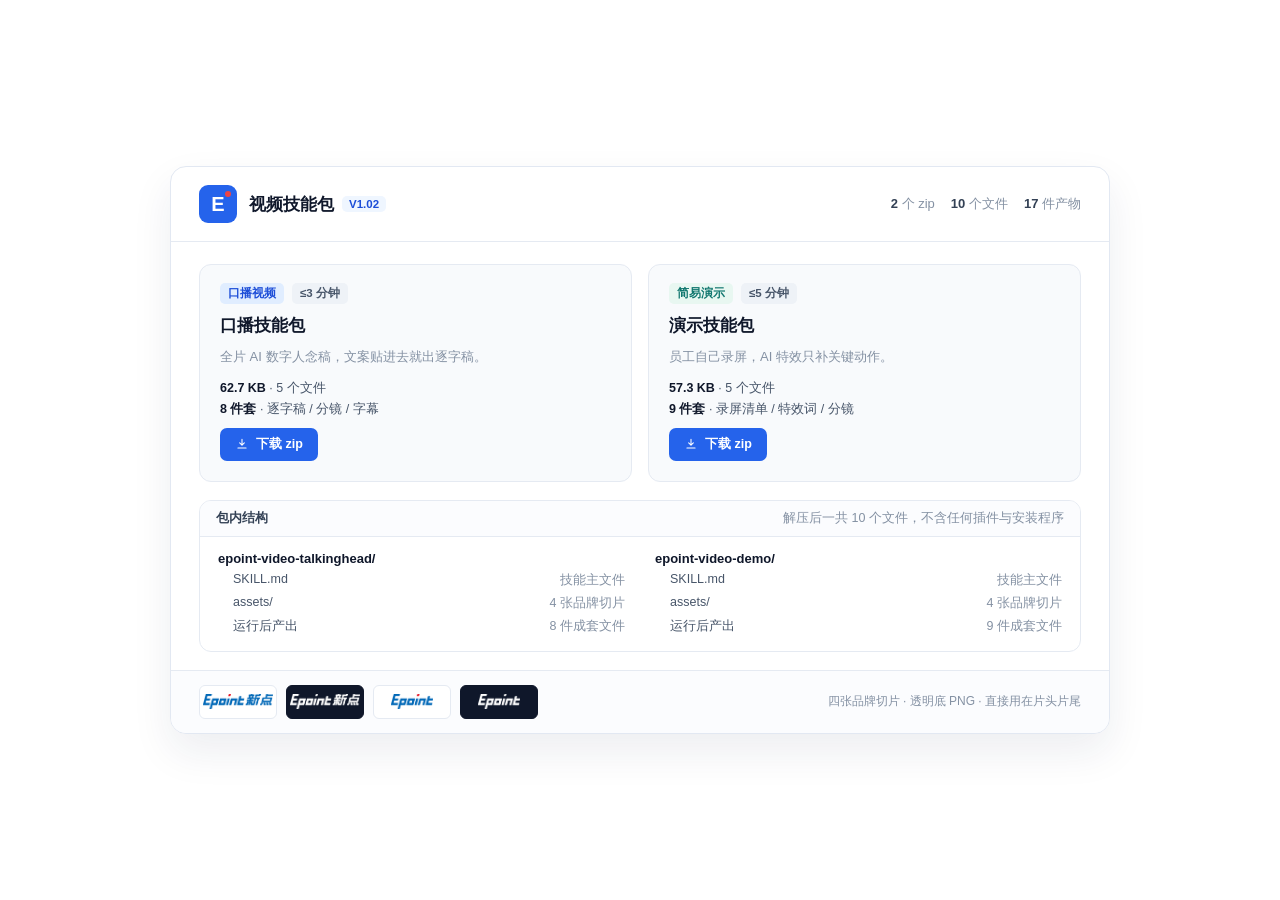
==== skill-preview.html @ bf0d7f89 "Add files via upload" ====
<!doctype html>
<html lang="zh-CN">
  <head>
    <meta charset="utf-8">
    <meta name="viewport" content="width=device-width, initial-scale=1">
    <title>视频技能包内容预览</title>
    <style>
      :root {
        --ink: #0f172a;
        --body: #475569;
        --muted: #8491a3;
        --line: #e5eaf2;
        --soft: #f8fafc;
        --blue: #2563eb;
      }

      * {
        box-sizing: border-box;
      }

      html,
      body {
        height: 100%;
        margin: 0;
        overflow: hidden;
      }

      body {
        background: transparent;
        display: grid;
        font-family: -apple-system, BlinkMacSystemFont, "Segoe UI", Roboto, "Microsoft YaHei", sans-serif;
        min-height: 680px;
        min-width: 980px;
        place-items: center;
      }

      .pack-card {
        background: #ffffff;
        border: 1px solid #e2e8f2;
        border-radius: 16px;
        box-shadow: 0 18px 40px rgba(24, 39, 75, 0.08);
        overflow: hidden;
        width: 940px;
      }

      .pack-head {
        align-items: center;
        border-bottom: 1px solid var(--line);
        display: flex;
        justify-content: space-between;
        padding: 18px 28px;
      }

      .pack-brand {
        align-items: center;
        display: flex;
        gap: 12px;
      }

      .pack-mark {
        align-items: center;
        background: var(--blue);
        border-radius: 9px;
        color: #ffffff;
        display: grid;
        font-size: 20px;
        font-weight: 900;
        height: 38px;
        place-items: center;
        position: relative;
        width: 38px;
      }

      .pack-mark i {
        background: #ef4444;
        border-radius: 50%;
        height: 6px;
        position: absolute;
        right: 6px;
        top: 6px;
        width: 6px;
      }

      .pack-name {
        color: var(--ink);
        font-size: 17px;
        font-weight: 800;
      }

      .pack-ver {
        background: #eff6ff;
        border-radius: 5px;
        color: #1d4ed8;
        font-size: 11.5px;
        font-style: normal;
        font-weight: 700;
        margin-left: 8px;
        padding: 2px 7px;
        vertical-align: 2px;
      }

      .pack-meta {
        color: var(--muted);
        display: flex;
        font-size: 13px;
        gap: 16px;
      }

      .pack-meta b {
        color: #334155;
        font-weight: 700;
      }

      .pack-pair {
        display: grid;
        gap: 16px;
        grid-template-columns: repeat(2, minmax(0, 1fr));
        padding: 22px 28px 0;
      }

      .pack-item {
        background: var(--soft);
        border: 1px solid var(--line);
        border-radius: 12px;
        display: flex;
        flex-direction: column;
        gap: 10px;
        padding: 18px 20px 20px;
      }

      .pack-item-top {
        align-items: center;
        display: flex;
        gap: 8px;
      }

      .pack-badge {
        background: #eef2f7;
        border-radius: 5px;
        color: #475569;
        font-size: 11.5px;
        font-weight: 700;
        padding: 3px 8px;
      }

      .is-th {
        background: #e0edff;
        color: #1d4ed8;
      }

      .is-demo {
        background: #e8f7f1;
        color: #0f766e;
      }

      .pack-item h4 {
        color: var(--ink);
        font-size: 17px;
        font-weight: 800;
        margin: 0;
      }

      .pack-item p {
        color: var(--muted);
        font-size: 13px;
        line-height: 1.6;
        margin: 0;
      }

      .pack-facts {
        display: grid;
        gap: 4px;
        list-style: none;
        margin: 2px 0 0;
        padding: 0;
      }

      .pack-facts li {
        color: var(--body);
        font-size: 12.5px;
      }

      .pack-facts b {
        color: var(--ink);
        font-weight: 700;
      }

      .pack-dl {
        align-items: center;
        align-self: flex-start;
        background: var(--blue);
        border-radius: 7px;
        color: #ffffff;
        display: inline-flex;
        font-size: 12.5px;
        font-weight: 700;
        gap: 7px;
        margin-top: auto;
        padding: 8px 15px;
        text-decoration: none;
      }

      .pack-dl svg {
        fill: none;
        height: 14px;
        stroke: currentColor;
        stroke-linecap: round;
        stroke-linejoin: round;
        stroke-width: 1.8;
        width: 14px;
      }

      .pack-struct {
        border: 1px solid var(--line);
        border-radius: 12px;
        margin: 18px 28px 0;
        overflow: hidden;
      }

      .pack-struct-head {
        align-items: center;
        background: #fbfcfe;
        border-bottom: 1px solid var(--line);
        color: #334155;
        display: flex;
        font-size: 12.5px;
        font-weight: 700;
        justify-content: space-between;
        padding: 9px 16px;
      }

      .pack-struct-head span {
        color: var(--muted);
        font-weight: 400;
      }

      .pack-tree {
        display: grid;
        gap: 6px 30px;
        grid-template-columns: repeat(2, minmax(0, 1fr));
        padding: 14px 18px 16px;
      }

      .tree-dir {
        color: var(--ink);
        font-size: 13px;
        font-weight: 700;
      }

      .tree-file {
        color: var(--muted);
        display: flex;
        font-size: 12.5px;
        justify-content: space-between;
        padding-left: 15px;
      }

      .tree-file b {
        color: var(--body);
        font-weight: 500;
      }

      .pack-foot {
        align-items: center;
        background: #fbfcfe;
        border-top: 1px solid var(--line);
        display: flex;
        justify-content: space-between;
        margin-top: 18px;
        padding: 14px 28px;
      }

      .pack-logos {
        align-items: center;
        display: flex;
        gap: 9px;
      }

      .pack-logos span {
        align-items: center;
        background: #ffffff;
        border: 1px solid var(--line);
        border-radius: 6px;
        display: flex;
        height: 34px;
        justify-content: center;
        width: 78px;
      }

      .pack-logos span.is-dark {
        background: #0f172a;
        border-color: #0f172a;
      }

      .pack-logos img {
        display: block;
        height: 15px;
        width: auto;
      }

      .pack-foot small {
        color: var(--muted);
        font-size: 12px;
      }
    </style>
  </head>
  <body>
    <div class="pack-card">
      <div class="pack-head">
        <div class="pack-brand">
          <span class="pack-mark">E<i></i></span>
          <div>
            <span class="pack-name">视频技能包</span><em class="pack-ver">V1.02</em>
          </div>
        </div>
        <div class="pack-meta">
          <span><b>2</b> 个 zip</span>
          <span><b>10</b> 个文件</span>
          <span><b>17</b> 件产物</span>
        </div>
      </div>

      <div class="pack-pair">
        <article class="pack-item">
          <div class="pack-item-top">
            <span class="pack-badge is-th">口播视频</span>
            <span class="pack-badge">≤3 分钟</span>
          </div>
          <h4>口播技能包</h4>
          <p>全片 AI 数字人念稿，文案贴进去就出逐字稿。</p>
          <ul class="pack-facts">
            <li><b>62.7 KB</b> · 5 个文件</li>
            <li><b>8 件套</b> · 逐字稿 / 分镜 / 字幕</li>
          </ul>
          <a class="pack-dl" href="downloads/epoint-video-talkinghead-v1.02.zip" download>
            <svg viewBox="0 0 24 24" aria-hidden="true"><path d="M12 4v10m0 0 4-4m-4 4-4-4M5 19h14"></path></svg>
            <span>下载 zip</span>
          </a>
        </article>

        <article class="pack-item">
          <div class="pack-item-top">
            <span class="pack-badge is-demo">简易演示</span>
            <span class="pack-badge">≤5 分钟</span>
          </div>
          <h4>演示技能包</h4>
          <p>员工自己录屏，AI 特效只补关键动作。</p>
          <ul class="pack-facts">
            <li><b>57.3 KB</b> · 5 个文件</li>
            <li><b>9 件套</b> · 录屏清单 / 特效词 / 分镜</li>
          </ul>
          <a class="pack-dl" href="downloads/epoint-video-demo-v1.02.zip" download>
            <svg viewBox="0 0 24 24" aria-hidden="true"><path d="M12 4v10m0 0 4-4m-4 4-4-4M5 19h14"></path></svg>
            <span>下载 zip</span>
          </a>
        </article>
      </div>

      <div class="pack-struct">
        <div class="pack-struct-head">包内结构 <span>解压后一共 10 个文件，不含任何插件与安装程序</span></div>
        <div class="pack-tree">
          <div class="tree-dir">epoint-video-talkinghead/</div>
          <div class="tree-dir">epoint-video-demo/</div>
          <div class="tree-file"><b>SKILL.md</b><span>技能主文件</span></div>
          <div class="tree-file"><b>SKILL.md</b><span>技能主文件</span></div>
          <div class="tree-file"><b>assets/</b><span>4 张品牌切片</span></div>
          <div class="tree-file"><b>assets/</b><span>4 张品牌切片</span></div>
          <div class="tree-file"><b>运行后产出</b><span>8 件成套文件</span></div>
          <div class="tree-file"><b>运行后产出</b><span>9 件成套文件</span></div>
        </div>
      </div>

      <div class="pack-foot">
        <div class="pack-logos">
          <span><img src="assets/epoint-logo-full.png" alt="新点软件完整标"></span>
          <span class="is-dark"><img src="assets/epoint-logo-full-white.png" alt="新点软件完整标反白"></span>
          <span><img src="assets/epoint-logo-en.png" alt="新点软件英文标"></span>
          <span class="is-dark"><img src="assets/epoint-logo-en-white.png" alt="新点软件英文标反白"></span>
        </div>
        <small>四张品牌切片 · 透明底 PNG · 直接用在片头片尾</small>
      </div>
    </div>
  </body>
</html>
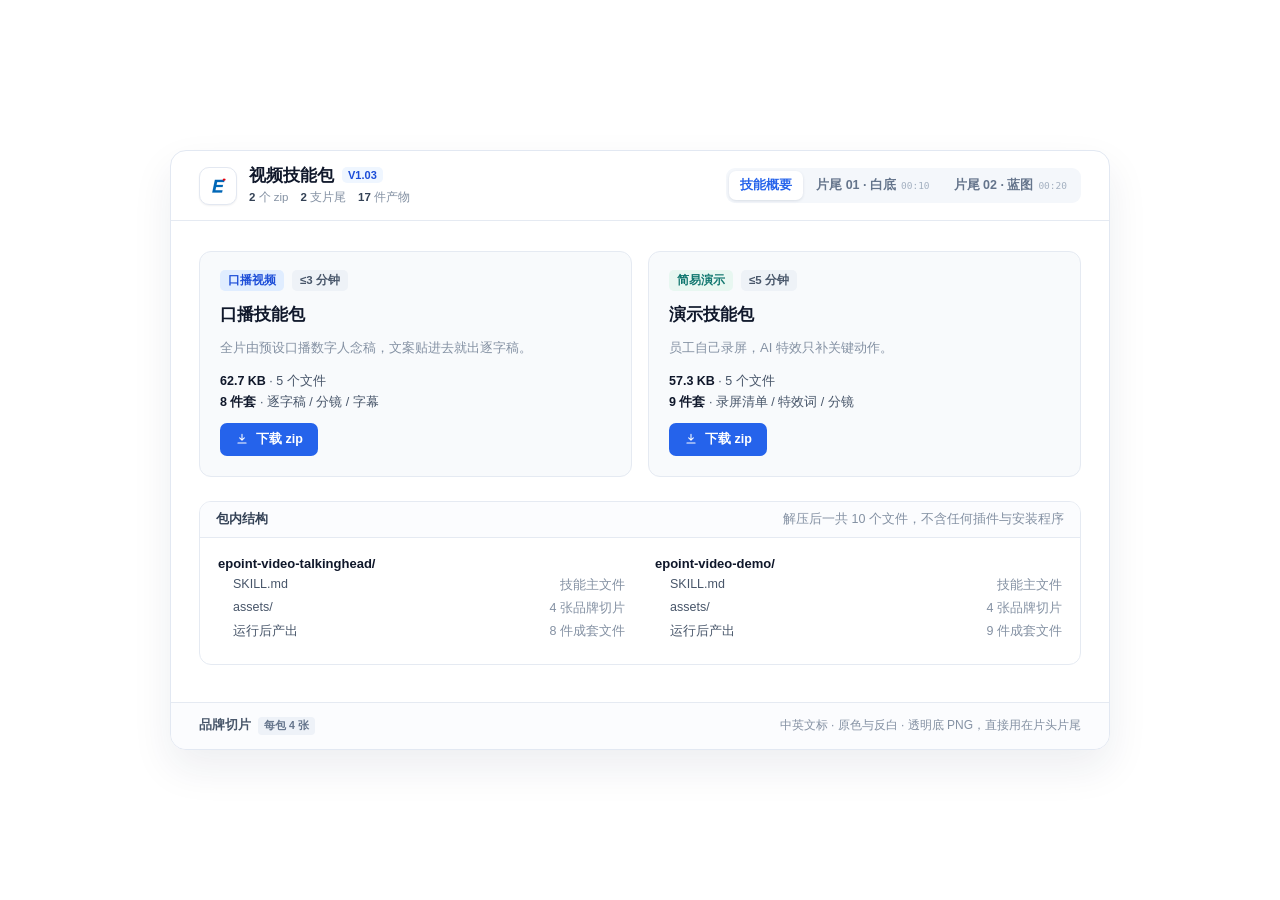
==== commit a45ae6f4: "V1.03：概要卡加两支片尾素材、扁平播放器、锚点间距修复、术语统一为预设口播数字人" ====
--- a/skill-preview.html
+++ b/skill-preview.html
@@ -12,6 +12,7 @@
         --line: #e5eaf2;
         --soft: #f8fafc;
         --blue: #2563eb;
+        --mono: ui-monospace, SFMono-Regular, Menlo, Consolas, monospace;
       }
 
       * {
@@ -43,79 +44,151 @@
         width: 940px;
       }
 
+      /* ---------- 卡头 ---------- */
       .pack-head {
         align-items: center;
         border-bottom: 1px solid var(--line);
         display: flex;
+        gap: 16px;
         justify-content: space-between;
-        padding: 18px 28px;
+        padding: 14px 28px;
       }
 
       .pack-brand {
         align-items: center;
         display: flex;
         gap: 12px;
+        min-width: 0;
       }
 
       .pack-mark {
         align-items: center;
-        background: var(--blue);
-        border-radius: 9px;
-        color: #ffffff;
+        background: #ffffff;
+        border: 1px solid #e3e8f1;
+        border-radius: 10px;
+        box-shadow: 0 1px 2px rgba(16, 24, 40, 0.06);
         display: grid;
-        font-size: 20px;
-        font-weight: 900;
+        flex: 0 0 auto;
         height: 38px;
         place-items: center;
-        position: relative;
         width: 38px;
       }
 
-      .pack-mark i {
-        background: #ef4444;
-        border-radius: 50%;
-        height: 6px;
-        position: absolute;
-        right: 6px;
-        top: 6px;
-        width: 6px;
+      .pack-mark img {
+        display: block;
+        height: 24px;
+        width: 24px;
       }
 
       .pack-name {
         color: var(--ink);
+        display: block;
         font-size: 17px;
         font-weight: 800;
+        line-height: 1.25;
       }
 
       .pack-ver {
         background: #eff6ff;
         border-radius: 5px;
         color: #1d4ed8;
-        font-size: 11.5px;
+        font-size: 11px;
         font-style: normal;
         font-weight: 700;
         margin-left: 8px;
-        padding: 2px 7px;
+        padding: 2px 6px;
         vertical-align: 2px;
       }
 
       .pack-meta {
         color: var(--muted);
         display: flex;
-        font-size: 13px;
-        gap: 16px;
+        font-size: 11.5px;
+        gap: 12px;
+        line-height: 1.45;
+        margin-top: 3px;
       }
 
       .pack-meta b {
         color: #334155;
         font-weight: 700;
+      }
+
+      /* ---------- 切换标签 ---------- */
+      .tabs {
+        background: #f4f7fb;
+        border-radius: 9px;
+        display: flex;
+        flex: 0 0 auto;
+        gap: 2px;
+        padding: 3px;
+      }
+
+      .tab {
+        align-items: baseline;
+        background: transparent;
+        border: 0;
+        border-radius: 7px;
+        color: #64748b;
+        cursor: pointer;
+        display: flex;
+        font-family: inherit;
+        font-size: 12.5px;
+        font-weight: 700;
+        gap: 5px;
+        padding: 6px 11px;
+        transition: background 0.18s ease, color 0.18s ease, box-shadow 0.18s ease;
+        white-space: nowrap;
+      }
+
+      .tab em {
+        color: #a3b0c0;
+        font-family: var(--mono);
+        font-size: 9.5px;
+        font-style: normal;
+        font-weight: 500;
+      }
+
+      .tab:hover {
+        color: #334155;
+      }
+
+      .tab.is-active {
+        background: #ffffff;
+        box-shadow: 0 1px 3px rgba(24, 39, 75, 0.12);
+        color: var(--blue);
+      }
+
+      .tab.is-active em {
+        color: #7ba3ea;
+      }
+
+      /* ---------- 面板堆叠（高度取最高一屏，切换不跳动） ---------- */
+      .panels {
+        display: grid;
+      }
+
+      .panel {
+        grid-area: 1 / 1;
+        min-width: 0;
+      }
+
+      .panel:not(.is-active) {
+        pointer-events: none;
+        visibility: hidden;
+      }
+
+      /* 包内容这一屏：底部品牌条压到卡片下沿，避免下方留白 */
+      .panel-pack {
+        display: flex;
+        flex-direction: column;
       }
 
       .pack-pair {
         display: grid;
         gap: 16px;
         grid-template-columns: repeat(2, minmax(0, 1fr));
-        padding: 22px 28px 0;
+        padding: 30px 28px 0;
       }
 
       .pack-item {
@@ -124,7 +197,7 @@
         border-radius: 12px;
         display: flex;
         flex-direction: column;
-        gap: 10px;
+        gap: 12px;
         padding: 18px 20px 20px;
       }
 
@@ -198,6 +271,10 @@
         margin-top: auto;
         padding: 8px 15px;
         text-decoration: none;
+      }
+
+      .pack-dl:hover {
+        background: #1d4ed8;
       }
 
       .pack-dl svg {
@@ -213,7 +290,7 @@
       .pack-struct {
         border: 1px solid var(--line);
         border-radius: 12px;
-        margin: 18px 28px 0;
+        margin: 24px 28px 0;
         overflow: hidden;
       }
 
@@ -238,7 +315,7 @@
         display: grid;
         gap: 6px 30px;
         grid-template-columns: repeat(2, minmax(0, 1fr));
-        padding: 14px 18px 16px;
+        padding: 18px 18px 24px;
       }
 
       .tree-dir {
@@ -266,41 +343,152 @@
         border-top: 1px solid var(--line);
         display: flex;
         justify-content: space-between;
-        margin-top: 18px;
+        margin-top: auto;
         padding: 14px 28px;
       }
 
-      .pack-logos {
-        align-items: center;
-        display: flex;
-        gap: 9px;
-      }
-
-      .pack-logos span {
-        align-items: center;
-        background: #ffffff;
-        border: 1px solid var(--line);
-        border-radius: 6px;
-        display: flex;
-        height: 34px;
-        justify-content: center;
-        width: 78px;
-      }
-
-      .pack-logos span.is-dark {
-        background: #0f172a;
-        border-color: #0f172a;
-      }
-
-      .pack-logos img {
-        display: block;
-        height: 15px;
-        width: auto;
+      .pack-foot-key {
+        align-items: center;
+        color: var(--body);
+        display: inline-flex;
+        flex: 0 0 auto;
+        font-size: 12.5px;
+        font-weight: 700;
+        gap: 7px;
+      }
+
+      .pack-foot-key i {
+        background: #eef2f8;
+        border-radius: 4px;
+        color: #64748b;
+        font-size: 10.5px;
+        font-style: normal;
+        font-weight: 600;
+        padding: 2px 6px;
       }
 
       .pack-foot small {
         color: var(--muted);
         font-size: 12px;
+      }
+
+      /* ---------- 片尾播放 ---------- */
+      .panel-video {
+        display: grid;
+        padding: 0;
+      }
+
+      /* 扁平播放器：无边框、无阴影、无圆角，画面直接与卡片融合 */
+      .reel {
+        background: #f4f6fa;
+        height: 100%;
+        overflow: hidden;
+        position: relative;
+        width: 100%;
+      }
+
+      .reel video {
+        display: block;
+        height: 100%;
+        object-fit: cover;
+        width: 100%;
+      }
+
+      .reel-toggle {
+        background: rgba(15, 23, 42, 0.55);
+        border: 0;
+        border-radius: 50%;
+        cursor: pointer;
+        display: none;
+        height: 62px;
+        left: 50%;
+        margin: -31px 0 0 -31px;
+        place-items: center;
+        position: absolute;
+        top: 50%;
+        width: 62px;
+      }
+
+      .reel.is-paused .reel-toggle {
+        display: grid;
+      }
+
+      .reel-toggle svg {
+        fill: #ffffff;
+        height: 19px;
+        margin-left: 3px;
+        width: 19px;
+      }
+
+      .reel-bar {
+        align-items: center;
+        bottom: 12px;
+        display: flex;
+        gap: 10px;
+        justify-content: space-between;
+        left: 12px;
+        pointer-events: none;
+        position: absolute;
+        right: 12px;
+      }
+
+      .reel-tag,
+      .reel-dl,
+      .reel-sound {
+        -webkit-backdrop-filter: blur(6px);
+        backdrop-filter: blur(6px);
+        background: rgba(15, 23, 42, 0.55);
+        border: 1px solid rgba(255, 255, 255, 0.16);
+        border-radius: 18px;
+        color: #ffffff;
+        font-size: 11px;
+        padding: 5px 12px;
+        pointer-events: auto;
+      }
+
+      .reel-tag b {
+        font-weight: 700;
+      }
+
+      .reel-tag span {
+        color: rgba(255, 255, 255, 0.72);
+        margin-left: 6px;
+      }
+
+      .reel-dl {
+        align-items: center;
+        display: inline-flex;
+        flex: 0 0 auto;
+        font-weight: 600;
+        gap: 5px;
+        margin-left: auto;
+        text-decoration: none;
+      }
+
+      .reel-dl:hover,
+      .reel-sound:hover {
+        background: rgba(15, 23, 42, 0.8);
+      }
+
+      .reel-dl svg {
+        fill: none;
+        height: 12px;
+        stroke: currentColor;
+        stroke-linecap: round;
+        stroke-linejoin: round;
+        stroke-width: 2;
+        width: 12px;
+      }
+
+      .reel-sound {
+        cursor: pointer;
+        display: none;
+        font-family: inherit;
+        font-weight: 600;
+      }
+
+      .reel.is-muted .reel-sound {
+        display: inline-flex;
       }
     </style>
   </head>
@@ -308,77 +496,245 @@
     <div class="pack-card">
       <div class="pack-head">
         <div class="pack-brand">
-          <span class="pack-mark">E<i></i></span>
+          <span class="pack-mark"><img src="assets/icon48.png" alt=""></span>
           <div>
-            <span class="pack-name">视频技能包</span><em class="pack-ver">V1.02</em>
+            <span class="pack-name">视频技能包<em class="pack-ver">V1.03</em></span>
+            <div class="pack-meta">
+              <span><b>2</b> 个 zip</span>
+              <span><b>2</b> 支片尾</span>
+              <span><b>17</b> 件产物</span>
+            </div>
           </div>
         </div>
-        <div class="pack-meta">
-          <span><b>2</b> 个 zip</span>
-          <span><b>10</b> 个文件</span>
-          <span><b>17</b> 件产物</span>
+
+        <div class="tabs" role="tablist" aria-label="预览切换">
+          <button class="tab is-active" type="button" role="tab" aria-selected="true" data-tab="pack">技能概要</button>
+          <button class="tab" type="button" role="tab" aria-selected="false" data-tab="a">片尾 01 · 白底<em>00:10</em></button>
+          <button class="tab" type="button" role="tab" aria-selected="false" data-tab="b">片尾 02 · 蓝图<em>00:20</em></button>
         </div>
       </div>
 
-      <div class="pack-pair">
-        <article class="pack-item">
-          <div class="pack-item-top">
-            <span class="pack-badge is-th">口播视频</span>
-            <span class="pack-badge">≤3 分钟</span>
+      <div class="panels">
+        <!-- ① 包内容 -->
+        <div class="panel panel-pack is-active" data-panel="pack">
+          <div class="pack-pair">
+            <article class="pack-item">
+              <div class="pack-item-top">
+                <span class="pack-badge is-th">口播视频</span>
+                <span class="pack-badge">≤3 分钟</span>
+              </div>
+              <h4>口播技能包</h4>
+              <p>全片由预设口播数字人念稿，文案贴进去就出逐字稿。</p>
+              <ul class="pack-facts">
+                <li><b>62.7 KB</b> · 5 个文件</li>
+                <li><b>8 件套</b> · 逐字稿 / 分镜 / 字幕</li>
+              </ul>
+              <a class="pack-dl" href="downloads/epoint-video-talkinghead-v1.03.zip" download>
+                <svg viewBox="0 0 24 24" aria-hidden="true"><path d="M12 4v10m0 0 4-4m-4 4-4-4M5 19h14"></path></svg>
+                <span>下载 zip</span>
+              </a>
+            </article>
+
+            <article class="pack-item">
+              <div class="pack-item-top">
+                <span class="pack-badge is-demo">简易演示</span>
+                <span class="pack-badge">≤5 分钟</span>
+              </div>
+              <h4>演示技能包</h4>
+              <p>员工自己录屏，AI 特效只补关键动作。</p>
+              <ul class="pack-facts">
+                <li><b>57.3 KB</b> · 5 个文件</li>
+                <li><b>9 件套</b> · 录屏清单 / 特效词 / 分镜</li>
+              </ul>
+              <a class="pack-dl" href="downloads/epoint-video-demo-v1.03.zip" download>
+                <svg viewBox="0 0 24 24" aria-hidden="true"><path d="M12 4v10m0 0 4-4m-4 4-4-4M5 19h14"></path></svg>
+                <span>下载 zip</span>
+              </a>
+            </article>
           </div>
-          <h4>口播技能包</h4>
-          <p>全片 AI 数字人念稿，文案贴进去就出逐字稿。</p>
-          <ul class="pack-facts">
-            <li><b>62.7 KB</b> · 5 个文件</li>
-            <li><b>8 件套</b> · 逐字稿 / 分镜 / 字幕</li>
-          </ul>
-          <a class="pack-dl" href="downloads/epoint-video-talkinghead-v1.02.zip" download>
-            <svg viewBox="0 0 24 24" aria-hidden="true"><path d="M12 4v10m0 0 4-4m-4 4-4-4M5 19h14"></path></svg>
-            <span>下载 zip</span>
-          </a>
-        </article>
-
-        <article class="pack-item">
-          <div class="pack-item-top">
-            <span class="pack-badge is-demo">简易演示</span>
-            <span class="pack-badge">≤5 分钟</span>
+
+          <div class="pack-struct">
+            <div class="pack-struct-head">包内结构 <span>解压后一共 10 个文件，不含任何插件与安装程序</span></div>
+            <div class="pack-tree">
+              <div class="tree-dir">epoint-video-talkinghead/</div>
+              <div class="tree-dir">epoint-video-demo/</div>
+              <div class="tree-file"><b>SKILL.md</b><span>技能主文件</span></div>
+              <div class="tree-file"><b>SKILL.md</b><span>技能主文件</span></div>
+              <div class="tree-file"><b>assets/</b><span>4 张品牌切片</span></div>
+              <div class="tree-file"><b>assets/</b><span>4 张品牌切片</span></div>
+              <div class="tree-file"><b>运行后产出</b><span>8 件成套文件</span></div>
+              <div class="tree-file"><b>运行后产出</b><span>9 件成套文件</span></div>
+            </div>
           </div>
-          <h4>演示技能包</h4>
-          <p>员工自己录屏，AI 特效只补关键动作。</p>
-          <ul class="pack-facts">
-            <li><b>57.3 KB</b> · 5 个文件</li>
-            <li><b>9 件套</b> · 录屏清单 / 特效词 / 分镜</li>
-          </ul>
-          <a class="pack-dl" href="downloads/epoint-video-demo-v1.02.zip" download>
-            <svg viewBox="0 0 24 24" aria-hidden="true"><path d="M12 4v10m0 0 4-4m-4 4-4-4M5 19h14"></path></svg>
-            <span>下载 zip</span>
-          </a>
-        </article>
-      </div>
-
-      <div class="pack-struct">
-        <div class="pack-struct-head">包内结构 <span>解压后一共 10 个文件，不含任何插件与安装程序</span></div>
-        <div class="pack-tree">
-          <div class="tree-dir">epoint-video-talkinghead/</div>
-          <div class="tree-dir">epoint-video-demo/</div>
-          <div class="tree-file"><b>SKILL.md</b><span>技能主文件</span></div>
-          <div class="tree-file"><b>SKILL.md</b><span>技能主文件</span></div>
-          <div class="tree-file"><b>assets/</b><span>4 张品牌切片</span></div>
-          <div class="tree-file"><b>assets/</b><span>4 张品牌切片</span></div>
-          <div class="tree-file"><b>运行后产出</b><span>8 件成套文件</span></div>
-          <div class="tree-file"><b>运行后产出</b><span>9 件成套文件</span></div>
+
+          <div class="pack-foot">
+            <span class="pack-foot-key">品牌切片 <i>每包 4 张</i></span>
+            <small>中英文标 · 原色与反白 · 透明底 PNG，直接用在片头片尾</small>
+          </div>
+        </div>
+
+        <!-- ② 片尾 01 · 白底 -->
+        <div class="panel panel-video" data-panel="a">
+          <div class="reel" data-reel="a">
+            <video
+              data-video="a"
+              src="assets/preview/outro-a-960.mp4"
+              poster="assets/preview/outro-a.jpg"
+              preload="metadata"
+              playsinline
+              loop
+            ></video>
+            <button class="reel-toggle" type="button" data-toggle="a" aria-label="播放或暂停">
+              <svg viewBox="0 0 24 24" aria-hidden="true"><path d="M8 5.2 19 12 8 18.8z"></path></svg>
+            </button>
+            <div class="reel-bar">
+              <span class="reel-tag"><b>片尾 01 · 白底</b><span>9.9 秒 · 1920×1080 · 含音轨</span></span>
+              <button class="reel-sound" type="button" data-sound="a">开启声音</button>
+              <a class="reel-dl" href="downloads/epoint-outro-01-white-1080p.mp4" download>
+                <svg viewBox="0 0 24 24" aria-hidden="true"><path d="M12 4v10m0 0 4-4m-4 4-4-4M5 19h14"></path></svg>
+                下载 1080p 原片
+              </a>
+            </div>
+          </div>
+        </div>
+
+        <!-- ③ 片尾 02 · 蓝图 -->
+        <div class="panel panel-video" data-panel="b">
+          <div class="reel" data-reel="b">
+            <video
+              data-video="b"
+              src="assets/preview/outro-b-960.mp4"
+              poster="assets/preview/outro-b.jpg"
+              preload="metadata"
+              playsinline
+              loop
+            ></video>
+            <button class="reel-toggle" type="button" data-toggle="b" aria-label="播放或暂停">
+              <svg viewBox="0 0 24 24" aria-hidden="true"><path d="M8 5.2 19 12 8 18.8z"></path></svg>
+            </button>
+            <div class="reel-bar">
+              <span class="reel-tag"><b>片尾 02 · 蓝图</b><span>20.0 秒 · 1920×1080 · 含音轨</span></span>
+              <button class="reel-sound" type="button" data-sound="b">开启声音</button>
+              <a class="reel-dl" href="downloads/epoint-outro-02-blueprint-1080p.mp4" download>
+                <svg viewBox="0 0 24 24" aria-hidden="true"><path d="M12 4v10m0 0 4-4m-4 4-4-4M5 19h14"></path></svg>
+                下载 1080p 原片
+              </a>
+            </div>
+          </div>
         </div>
       </div>
-
-      <div class="pack-foot">
-        <div class="pack-logos">
-          <span><img src="assets/epoint-logo-full.png" alt="新点软件完整标"></span>
-          <span class="is-dark"><img src="assets/epoint-logo-full-white.png" alt="新点软件完整标反白"></span>
-          <span><img src="assets/epoint-logo-en.png" alt="新点软件英文标"></span>
-          <span class="is-dark"><img src="assets/epoint-logo-en-white.png" alt="新点软件英文标反白"></span>
-        </div>
-        <small>四张品牌切片 · 透明底 PNG · 直接用在片头片尾</small>
-      </div>
     </div>
+
+    <script>
+      (function () {
+        var tabs = Array.prototype.slice.call(document.querySelectorAll('[data-tab]'));
+        var panels = Array.prototype.slice.call(document.querySelectorAll('[data-panel]'));
+        var reels = Array.prototype.slice.call(document.querySelectorAll('[data-reel]'));
+        if (!tabs.length || !panels.length) return;
+
+        function reelOf(key) {
+          return document.querySelector('[data-reel="' + key + '"]');
+        }
+
+        function markPaused(reel, paused) {
+          if (!reel) return;
+          reel.classList.toggle('is-paused', paused);
+        }
+
+        function playReel(key) {
+          var reel = reelOf(key);
+          if (!reel) return;
+          var video = reel.querySelector('video');
+          if (!video) return;
+
+          video.muted = false;
+          var p = video.play();
+          if (!p || !p.then) return;
+
+          p.then(function () {
+            reel.classList.remove('is-muted');
+            markPaused(reel, false);
+          }).catch(function () {
+            // 浏览器拦截带声音的自动播放：先静音播起来，给一个开声音的入口
+            video.muted = true;
+            var q = video.play();
+            if (q && q.then) {
+              q.then(function () {
+                reel.classList.add('is-muted');
+                markPaused(reel, false);
+              }).catch(function () {
+                markPaused(reel, true);
+              });
+            }
+          });
+        }
+
+        function activate(key) {
+          tabs.forEach(function (tab) {
+            var on = tab.getAttribute('data-tab') === key;
+            tab.classList.toggle('is-active', on);
+            tab.setAttribute('aria-selected', on ? 'true' : 'false');
+          });
+
+          panels.forEach(function (panel) {
+            var on = panel.getAttribute('data-panel') === key;
+            panel.classList.toggle('is-active', on);
+          });
+
+          reels.forEach(function (reel) {
+            if (reel.getAttribute('data-reel') === key) return;
+            var v = reel.querySelector('video');
+            if (!v) return;
+            v.pause();
+            reel.classList.remove('is-muted');
+            markPaused(reel, true);
+          });
+
+          if (key === 'pack') return;
+          playReel(key);
+        }
+
+        tabs.forEach(function (tab) {
+          tab.addEventListener('click', function () {
+            activate(tab.getAttribute('data-tab'));
+          });
+        });
+
+        reels.forEach(function (reel) {
+          var key = reel.getAttribute('data-reel');
+          var video = reel.querySelector('video');
+          var toggle = reel.querySelector('[data-toggle]');
+          var sound = reel.querySelector('[data-sound]');
+          if (!video) return;
+
+          markPaused(reel, true);
+          video.addEventListener('play', function () {
+            markPaused(reel, false);
+          });
+          video.addEventListener('pause', function () {
+            markPaused(reel, true);
+          });
+
+          if (toggle) {
+            toggle.addEventListener('click', function () {
+              if (video.paused) playReel(key);
+              else video.pause();
+            });
+          }
+
+          if (sound) {
+            sound.addEventListener('click', function () {
+              video.muted = false;
+              reel.classList.remove('is-muted');
+              if (video.paused) playReel(key);
+            });
+          }
+        });
+
+        // ?tab=pack|a|b 直接落到某一屏
+        var qt = (location.search.match(/[?&]tab=(pack|a|b)/) || [])[1];
+        if (qt && qt !== 'pack') activate(qt);
+      })();
+    </script>
   </body>
 </html>
